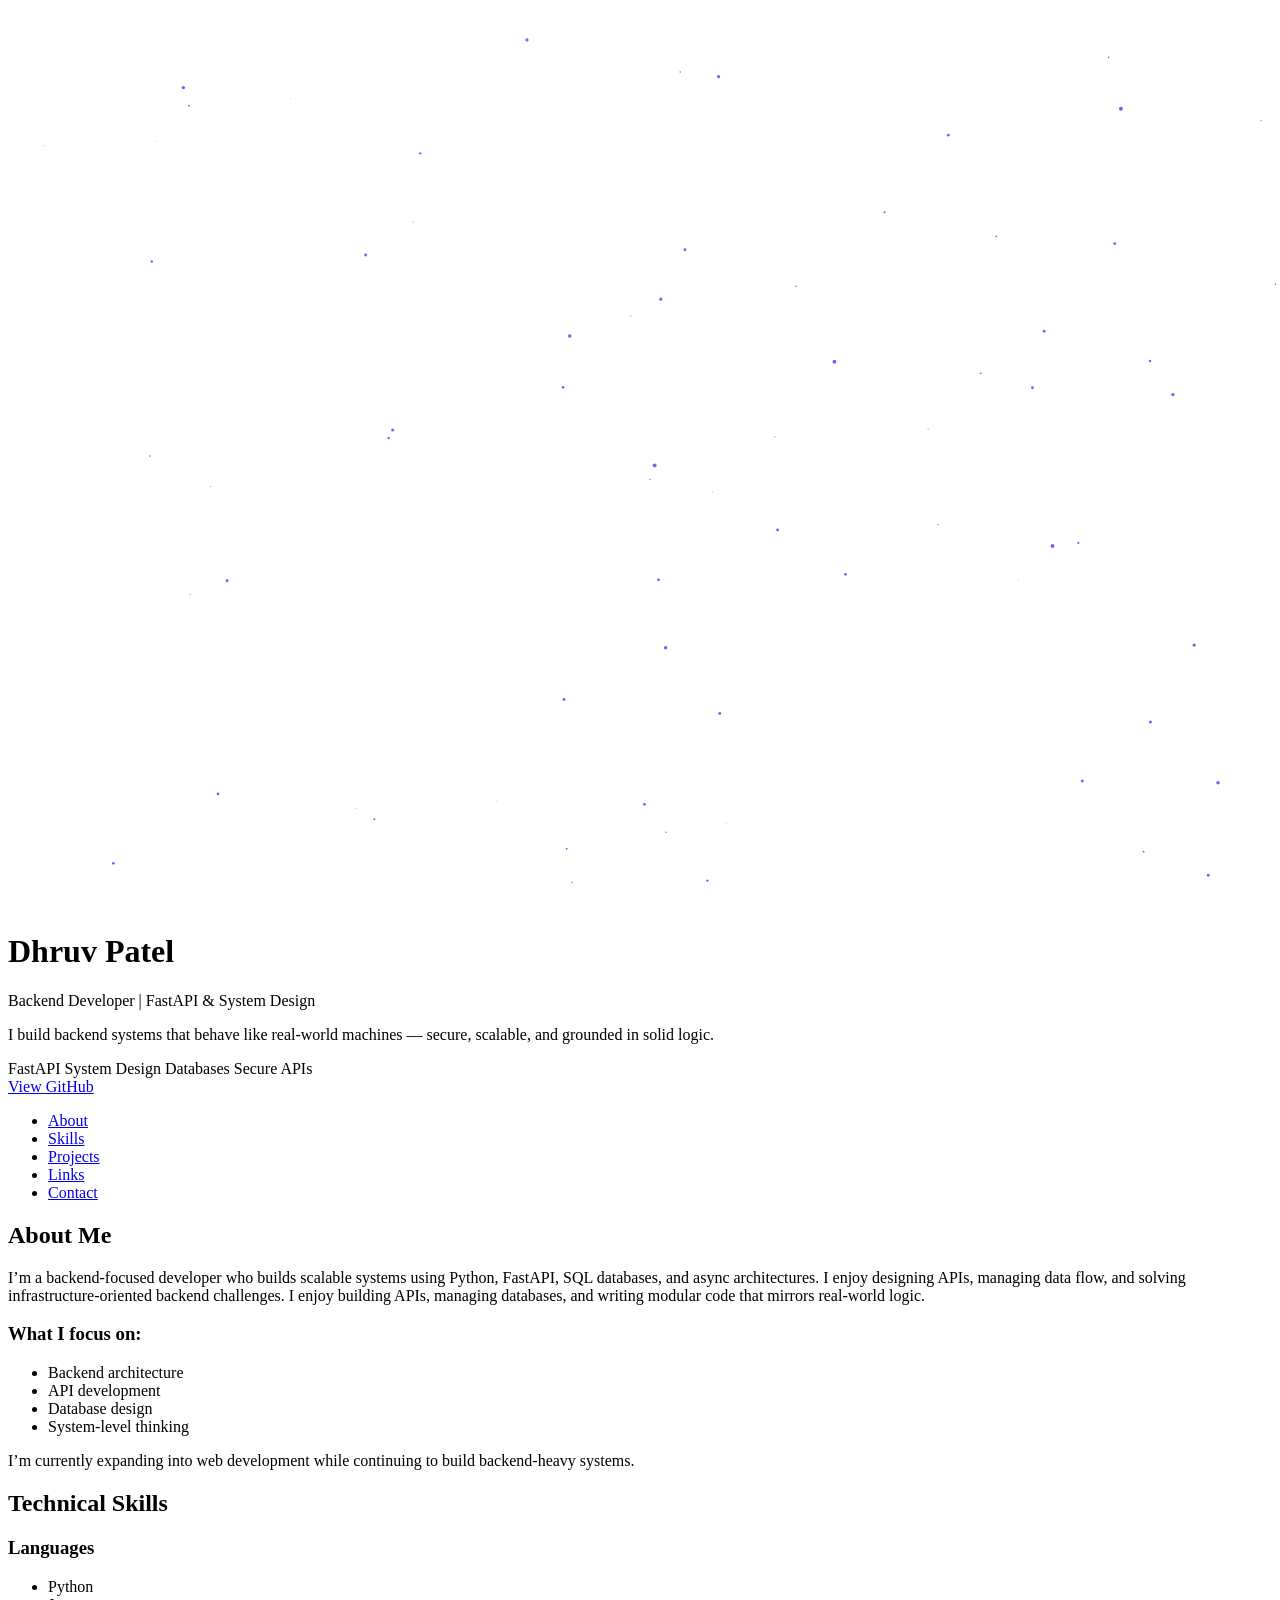
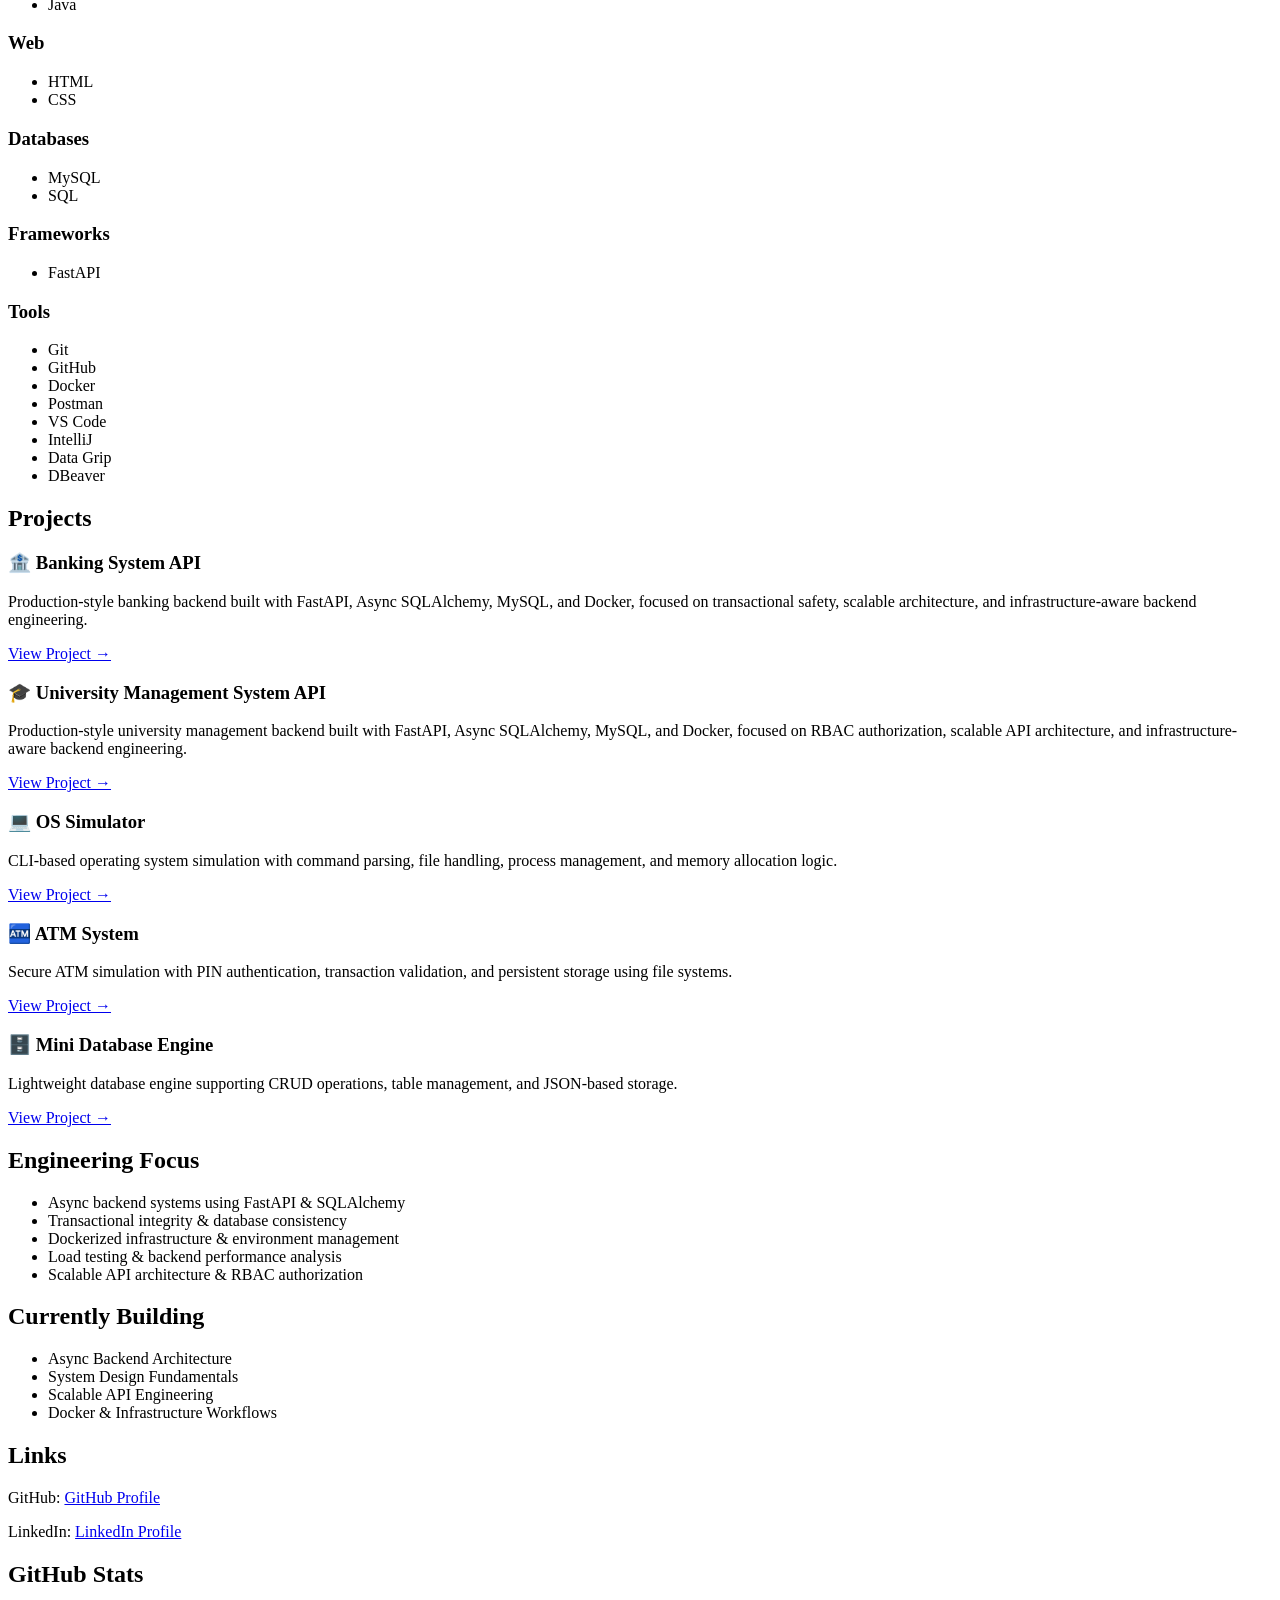
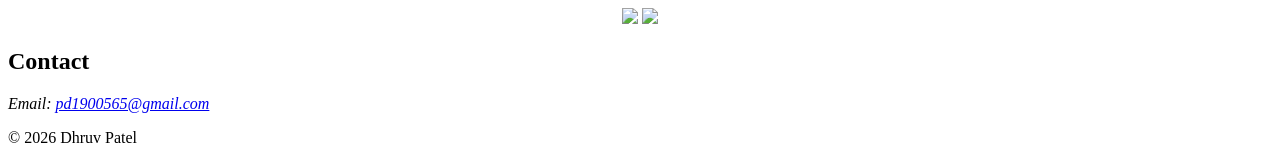
==== index.html @ db9f484a "added postman in tool section" ====
<!DOCTYPE html>
<html lang="en">

<head>
    <meta charset="UTF-8">
    <meta name="viewport" content="width=device-width, initial-scale=1.0">
    <meta name="description" content="Dhruv Patel Backend Developer Portfolio">
    <meta name="author" content="Dhruv Patel">

    <title>Dhruv Patel | Backend Developer</title>

    <link rel="stylesheet" href="style.css">
</head>

<body>

    <canvas id="particles"></canvas>

    <!-- HEADER -->
    <header>

        <h1>Dhruv Patel</h1>

        <p class="subtitle">Backend Developer | FastAPI & System Design</p>

        <p class="tagline">
            I build backend systems that behave like real-world machines —
            secure, scalable, and grounded in solid logic.
        </p>

        <div class="badges">
            <span>FastAPI</span>
            <span>System Design</span>
            <span>Databases</span>
            <span>Secure APIs</span>
        </div>

        <a class="btn" href="https://github.com/Dhruv-Cmds" target="_blank">
        View GitHub
        </a>

    </header>

    <!-- NAV -->
    <nav>
        <ul>
            <li><a href="#about">About</a></li>
            <li><a href="#skills">Skills</a></li>
            <li><a href="#projects">Projects</a></li>
            <li><a href="#links">Links</a></li>
            <li><a href="#contact">Contact</a></li>
        </ul>
    </nav>

    <!-- MAIN -->
    <main>

        <!-- ABOUT -->
        <section id="about">

            <h2>About Me</h2>

            <p>
                I’m a backend-focused developer who builds scalable systems using Python, FastAPI, SQL databases, and async architectures. 
                I enjoy designing APIs, managing data flow, and solving infrastructure-oriented backend challenges.
                I enjoy building APIs, managing databases, and writing modular code that mirrors real-world logic.
            </p>

            <h3 class="left-heading">What I focus on:</h3>

            <ul class="about-list">
                <li>Backend architecture</li>
                <li>API development</li>
                <li>Database design</li>
                <li>System-level thinking</li>
            </ul>

            <p>I’m currently expanding into web development while continuing to build backend-heavy systems.</p>

        </section>

        <!-- SKILLS -->
        <section id="skills">

            <h2>Technical Skills</h2>

            <div class="skills-grid">

                <div class="skill-group">
                    <h3>Languages</h3>
                    <ul class="badges">
                        <li>Python</li>
                        <li>Java</li>
                    </ul>
                </div>

                <div class="skill-group">
                    <h3>Web</h3>
                    <ul class="badges">
                        <li>HTML</li>
                        <li>CSS</li>
                    </ul>
                </div>

                <div class="skill-group">
                    <h3>Databases</h3>
                    <ul class="badges">
                        <li>MySQL</li>
                        <!-- <li>Postgresql</li> -->
                        <li>SQL</li>
                    </ul>
                </div>

                <div class="skill-group">
                    <h3>Frameworks</h3>
                    <ul class="badges">
                        <li>FastAPI</li>
                    </ul>
                </div>

                <div class="skill-group">
                    <h3>Tools</h3>
                    <ul class="badges">
                        <li>Git</li>
                        <li>GitHub</li>
                        <li>Docker</li>
                        <li>Postman</li>
                        <li>VS Code</li>
                        <li>IntelliJ</li>
                        <li>Data Grip</li>
                        <li>DBeaver</li>
                    </ul>
                </div>

            </div>

        </section>

        <!-- PROJECTS -->
        <section id="projects">

            <h2>Projects</h2>

            <div class="projects-grid">

                <article class="project-card">
                    <h3>🏦 Banking System API</h3>
                    
                    <p>
                        Production-style banking backend built with FastAPI, 
                        Async SQLAlchemy, MySQL, and Docker, focused on transactional safety, 
                        scalable architecture, and infrastructure-aware backend engineering.
                    </p>
                    <a href="bankingsystem.html" target="_blank">View Project →</a>
                </article>

                <article class="project-card">
                    <h3>🎓 University Management System API</h3>
                    
                    <p>
                        Production-style university management backend built with FastAPI, Async SQLAlchemy,
                        MySQL, and Docker, focused on RBAC authorization, scalable API architecture,
                        and infrastructure-aware backend engineering.
                    </p>

                    <a href="universitymanagement.html" target="_blank">View Project →</a>
                </article>

                <article class="project-card">
                    <h3>💻 OS Simulator</h3>
                    <p>
                        CLI-based operating system simulation with command parsing,
                        file handling, process management, and memory allocation logic.
                    </p>
                    <a href="os.html" target="_blank">View Project →</a>
                </article>

                <article class="project-card">
                    <h3>🏧 ATM System</h3>
                    <p>
                        Secure ATM simulation with PIN authentication, transaction validation,
                        and persistent storage using file systems.
                    </p>
                    <a href="atm.html" target="_blank">View Project →</a>
                </article>

                <article class="project-card">
                    <h3>🗄️ Mini Database Engine</h3>
                    <p>
                        Lightweight database engine supporting CRUD operations,
                        table management, and JSON-based storage.
                    </p>
                    <a href="db.html" target="_blank">View Project →</a>
                </article>

            </div>

        </section>


        <section id="engineering">

            <h2>Engineering Focus</h2>

            <ul class="about-list">
                <li>Async backend systems using FastAPI & SQLAlchemy</li>
                <li>Transactional integrity & database consistency</li>
                <li>Dockerized infrastructure & environment management</li>
                <li>Load testing & backend performance analysis</li>
                <li>Scalable API architecture & RBAC authorization</li>
            </ul>

        </section>

        <!-- CURRENTLY BUILDING -->
        <section id="learning">

            <h2>Currently Building</h2>

            <ul class="badges">
                <li>Async Backend Architecture</li>
                <li>System Design Fundamentals</li>
                <li>Scalable API Engineering</li>
                <li>Docker & Infrastructure Workflows</li>
            </ul>

        </section>

        <!-- LINKS -->
        <section id="links">

            <h2>Links</h2>

            <p>
                GitHub:
                <a href="https://github.com/Dhruv-Cmds" target="_blank">GitHub Profile</a>
            </p>

            <p>
                LinkedIn:
                <a href="https://www.linkedin.com/in/patel-dhruv-a77a313b4/" target="_blank">LinkedIn Profile</a>
            </p>

        </section>

        <!-- GITHUB STATS -->
        <section id="github">

            <h2>GitHub Stats</h2>

            <p align="center">
                <img height="180em"
                    src="https://github-readme-stats-sigma-five.vercel.app/api?username=Dhruv-Cmds&show_icons=true&theme=dark">

                <img height="180em"
                    src="https://github-readme-stats-sigma-five.vercel.app/api/top-langs/?username=Dhruv-Cmds&layout=compact&theme=dark">
            </p>

        </section>

        <!-- CONTACT -->
        <section id="contact">

            <h2>Contact</h2>

            <address>
                <p>
                    Email:
                    <a href="mailto:pd1900565@gmail.com">pd1900565@gmail.com</a>
                </p>
            </address>

        </section>

    </main>

    <!-- FOOTER -->
    <footer>

        <p>© <time datetime="2026">2026</time> Dhruv Patel</p>

    </footer>

    <script>
const canvas = document.getElementById("particles");
const ctx = canvas.getContext("2d");

canvas.width = window.innerWidth;
canvas.height = window.innerHeight;

let particles = [];

for(let i=0;i<80;i++){
    particles.push({
        x: Math.random()*canvas.width,
        y: Math.random()*canvas.height,
        r: Math.random()*2,
        dx: (Math.random()-0.5)*0.5,
        dy: (Math.random()-0.5)*0.5
    });
}

function draw(){
    ctx.clearRect(0,0,canvas.width,canvas.height);

    particles.forEach(p=>{
        ctx.beginPath();
        ctx.arc(p.x,p.y,p.r,0,Math.PI*2);
        ctx.fillStyle="#7b5cff";
        ctx.fill();

        p.x += p.dx;
        p.y += p.dy;

        if(p.x<0||p.x>canvas.width) p.dx*=-1;
        if(p.y<0||p.y>canvas.height) p.dy*=-1;
    });

    requestAnimationFrame(draw);
}

draw();


</script>

</body>

</html>
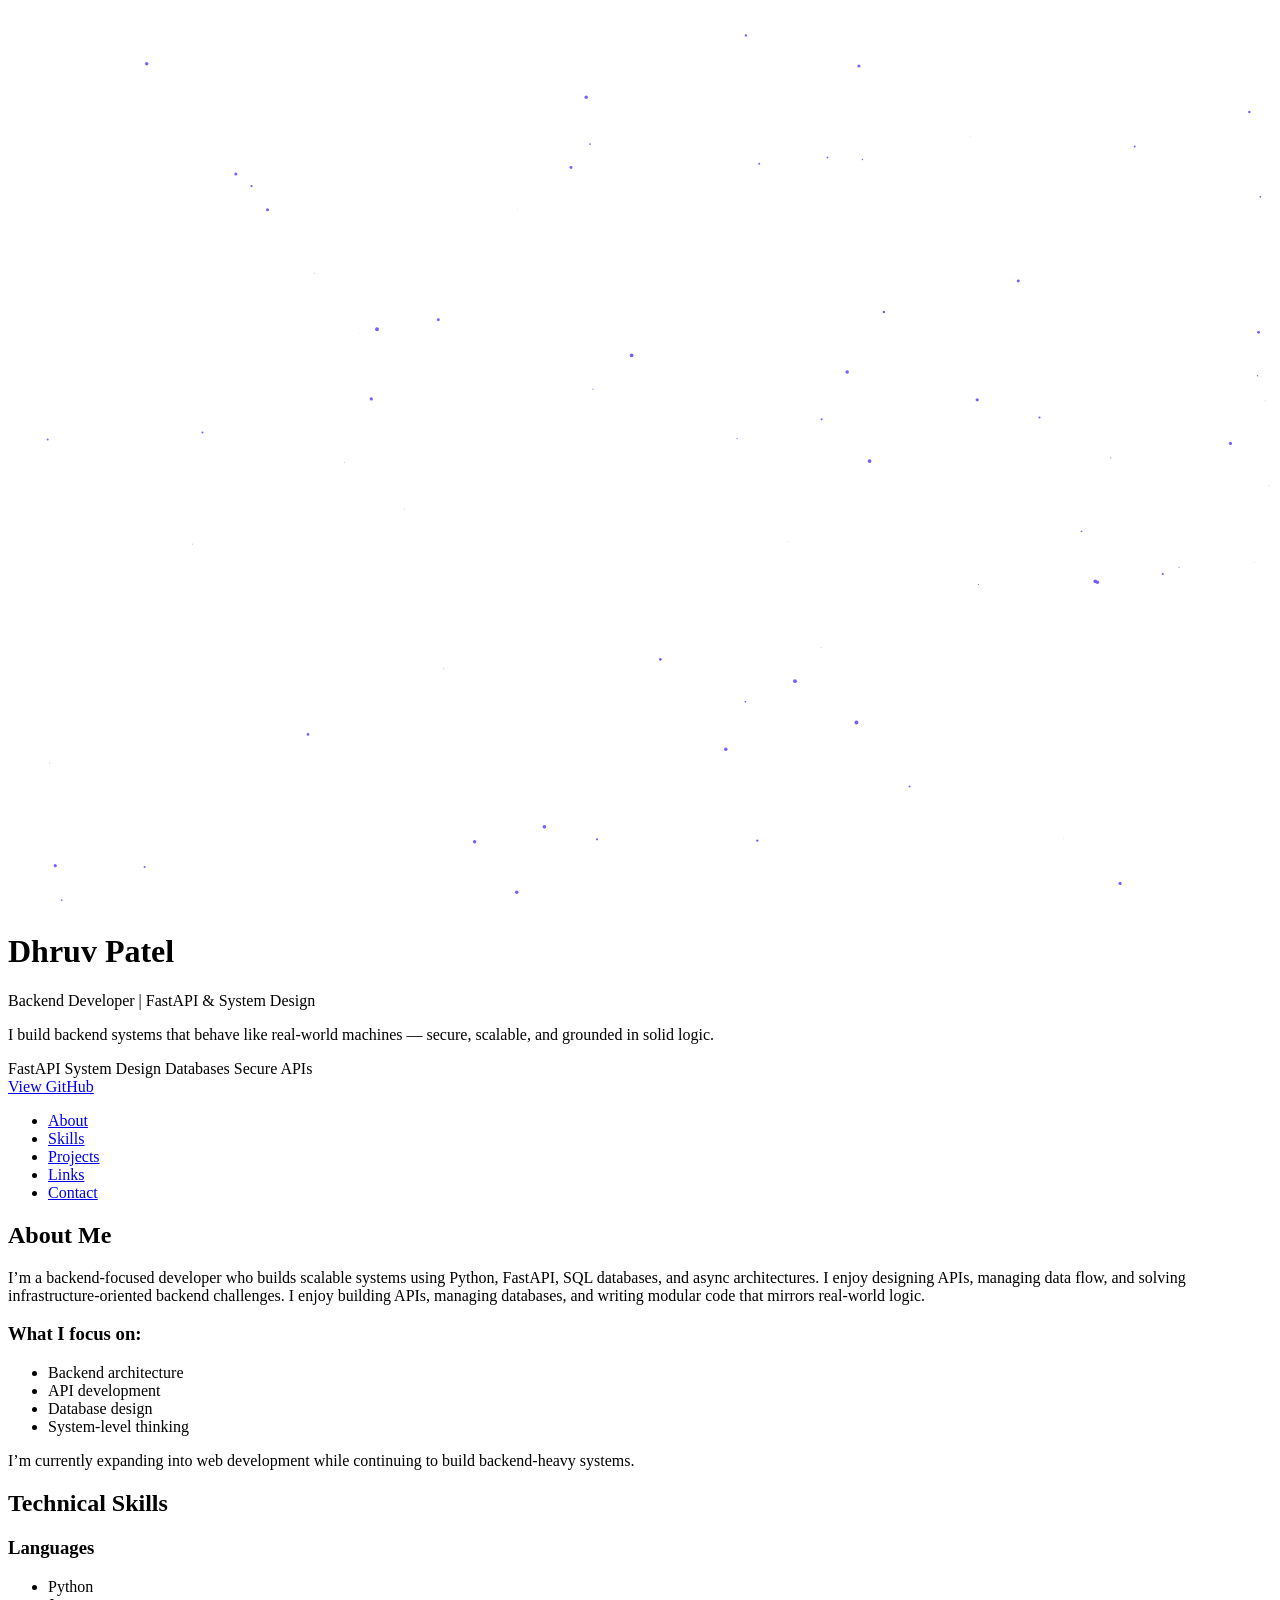
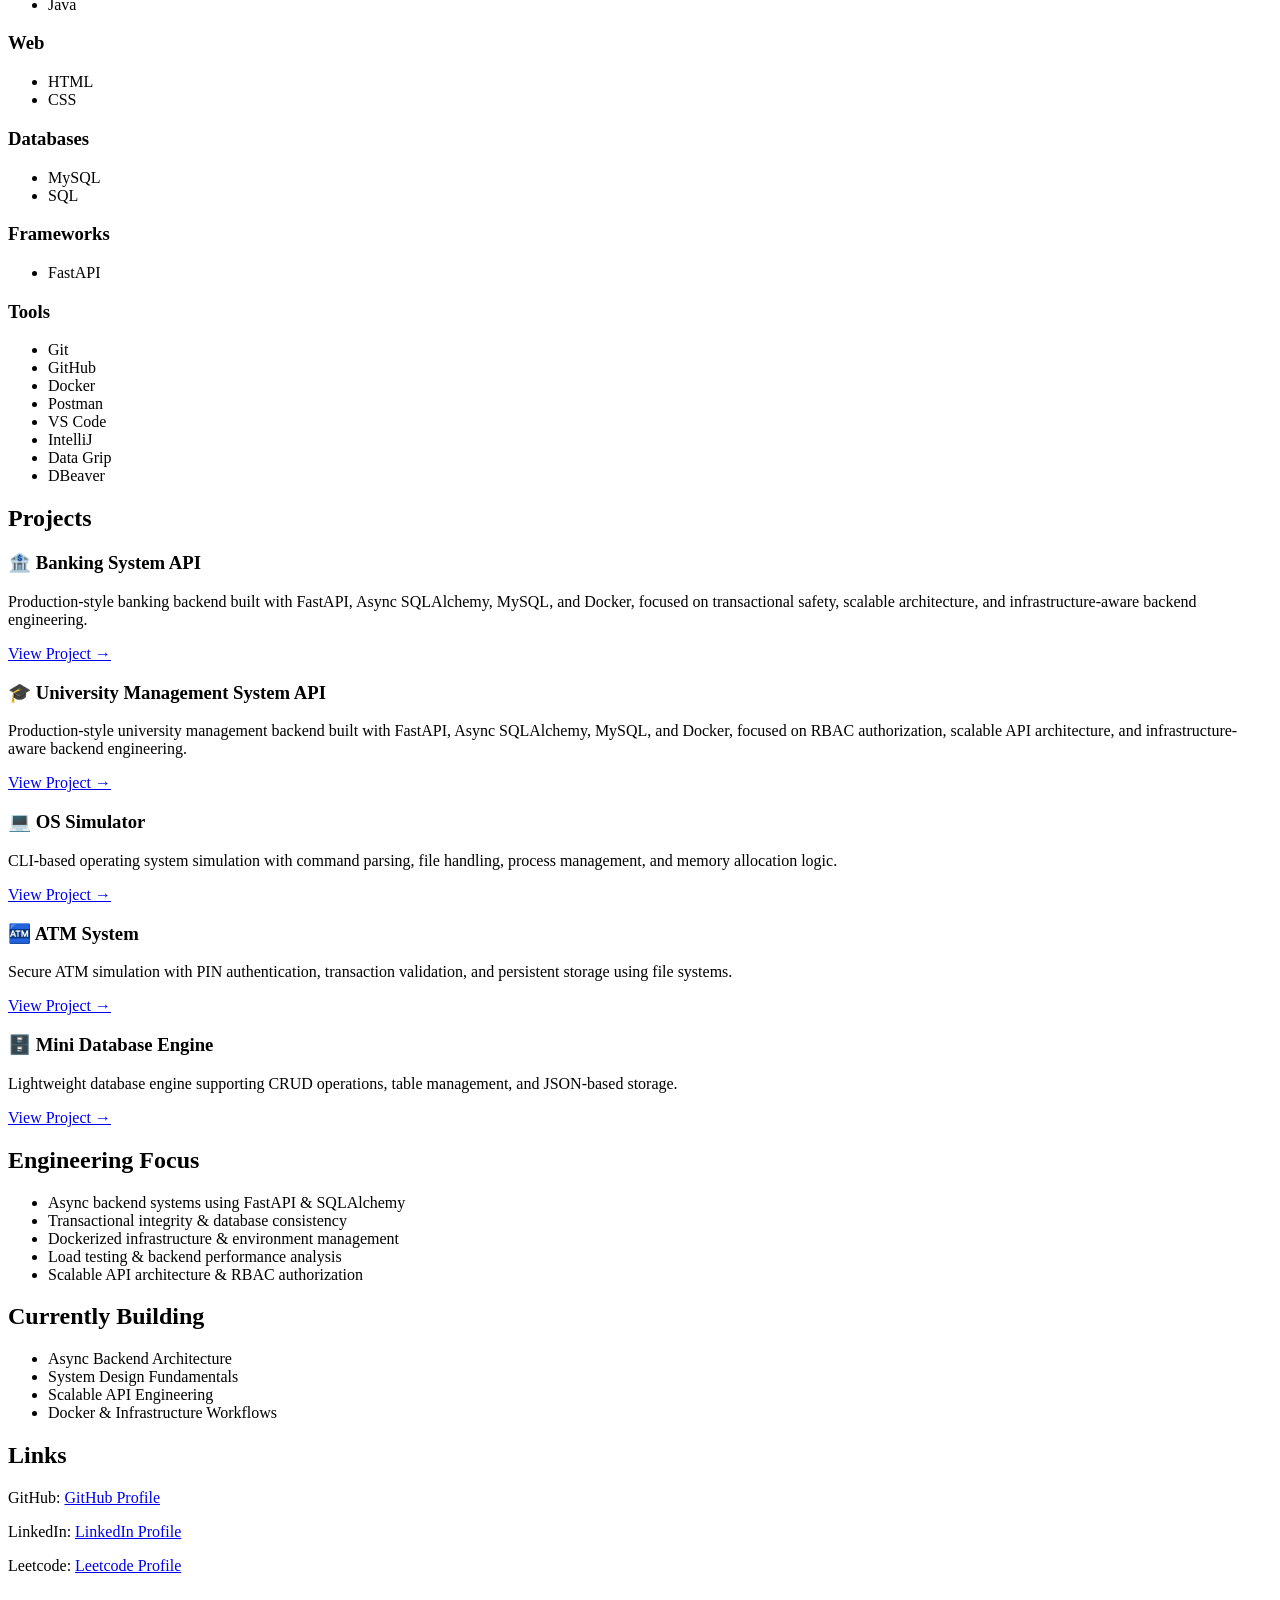
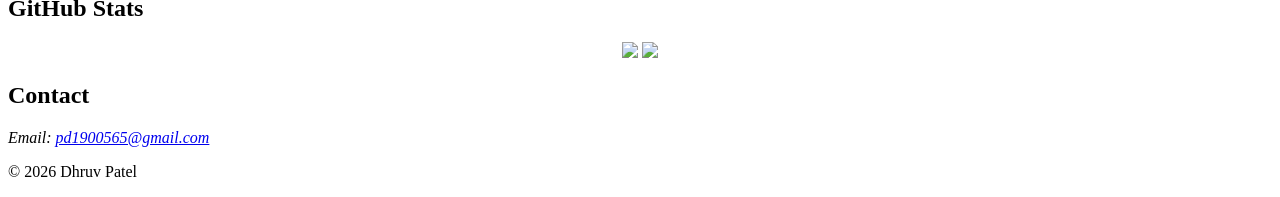
==== commit f78609be: "Added leetcode link" ====
--- a/index.html
+++ b/index.html
@@ -241,6 +241,11 @@
                 <a href="https://www.linkedin.com/in/patel-dhruv-a77a313b4/" target="_blank">LinkedIn Profile</a>
             </p>
 
+            <p>
+                Leetcode:
+                <a href="https://leetcode.com/u/d_h_r_uv_13/" target="_blank">Leetcode Profile</a>
+            </p>
+
         </section>
 
         <!-- GITHUB STATS -->
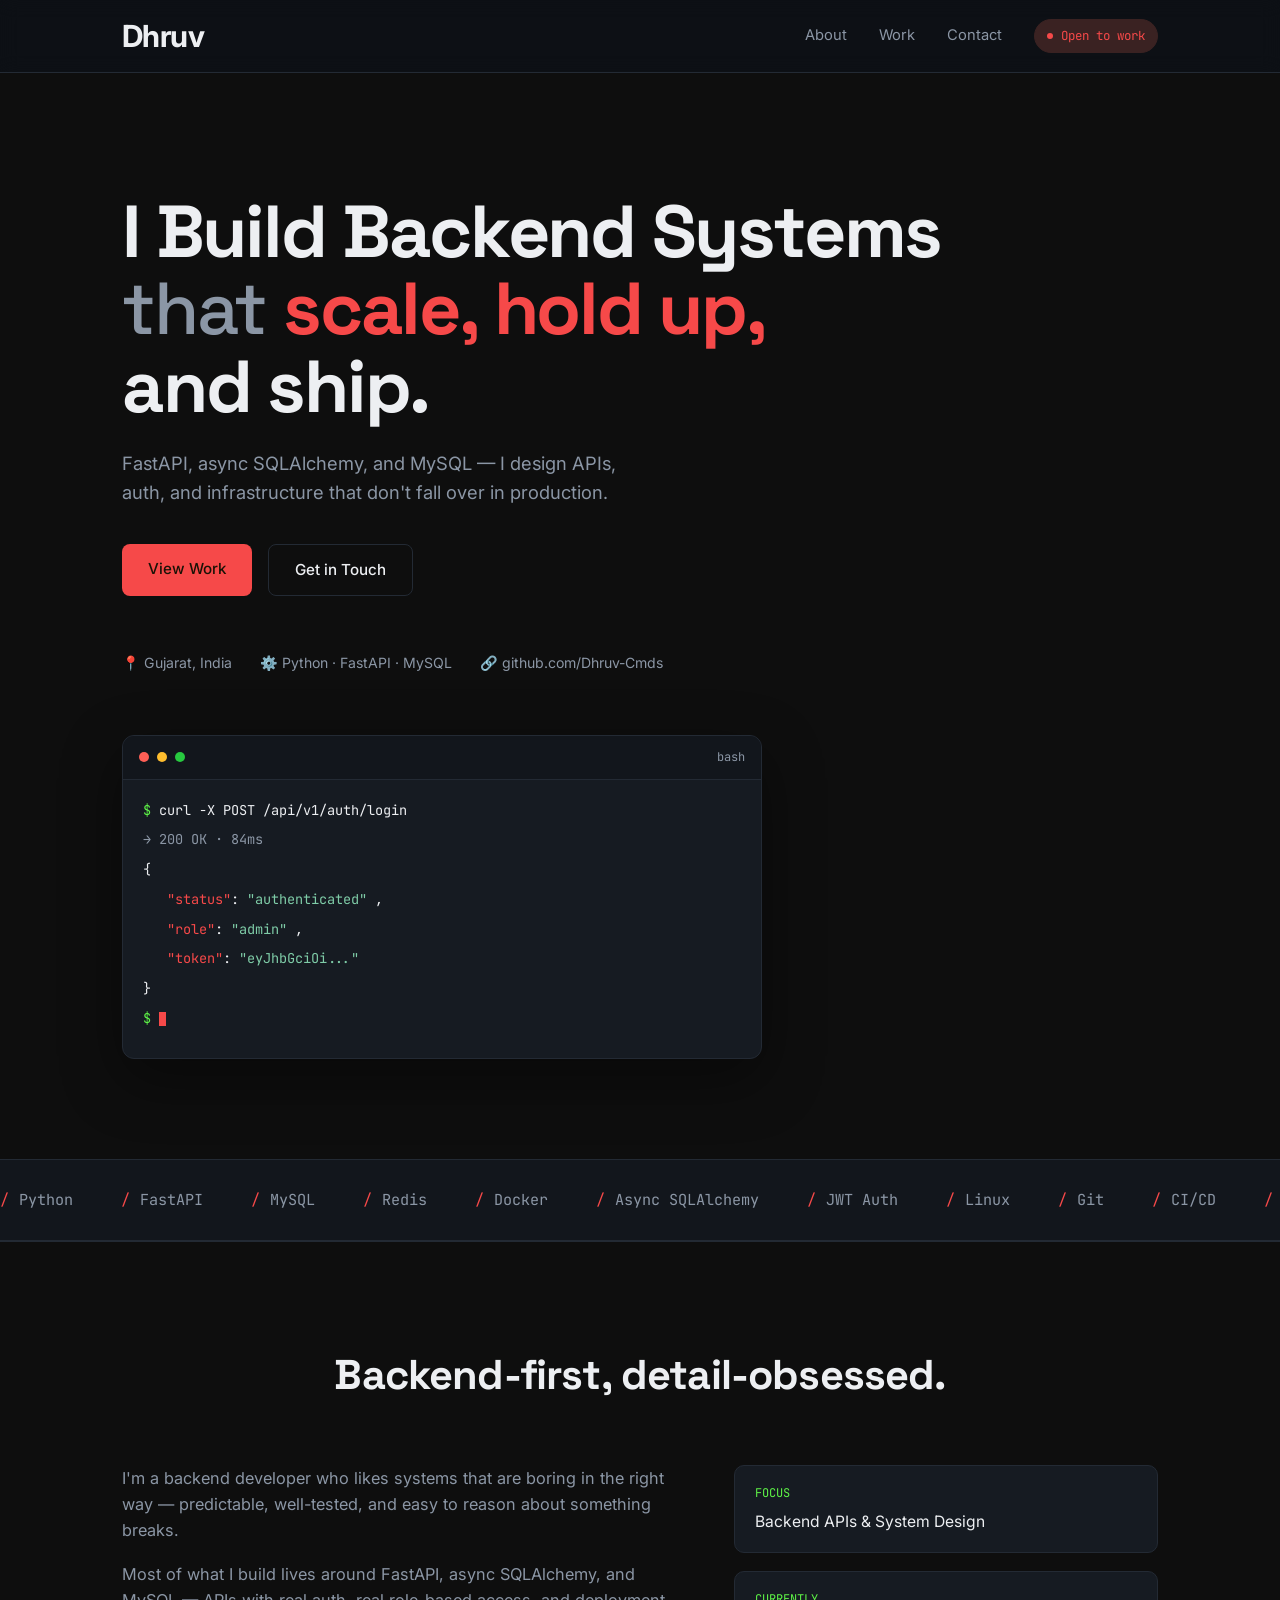
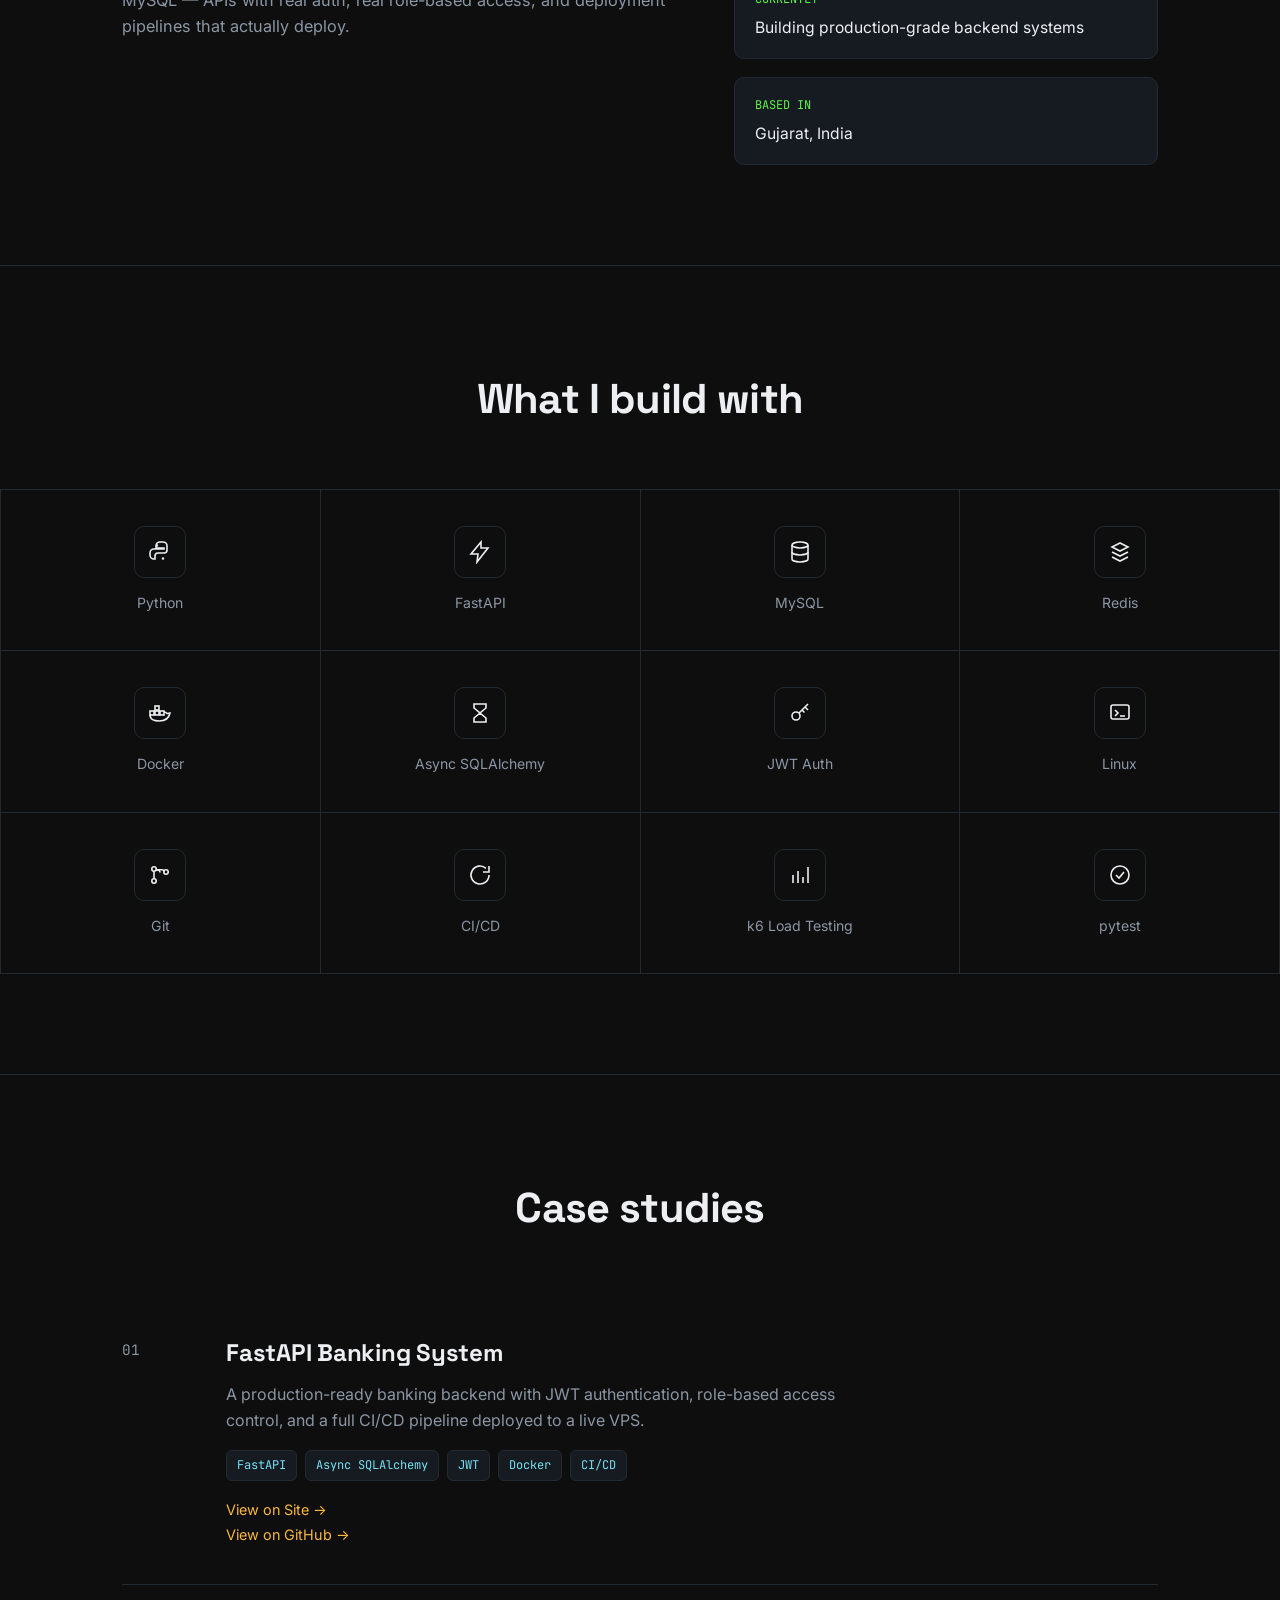
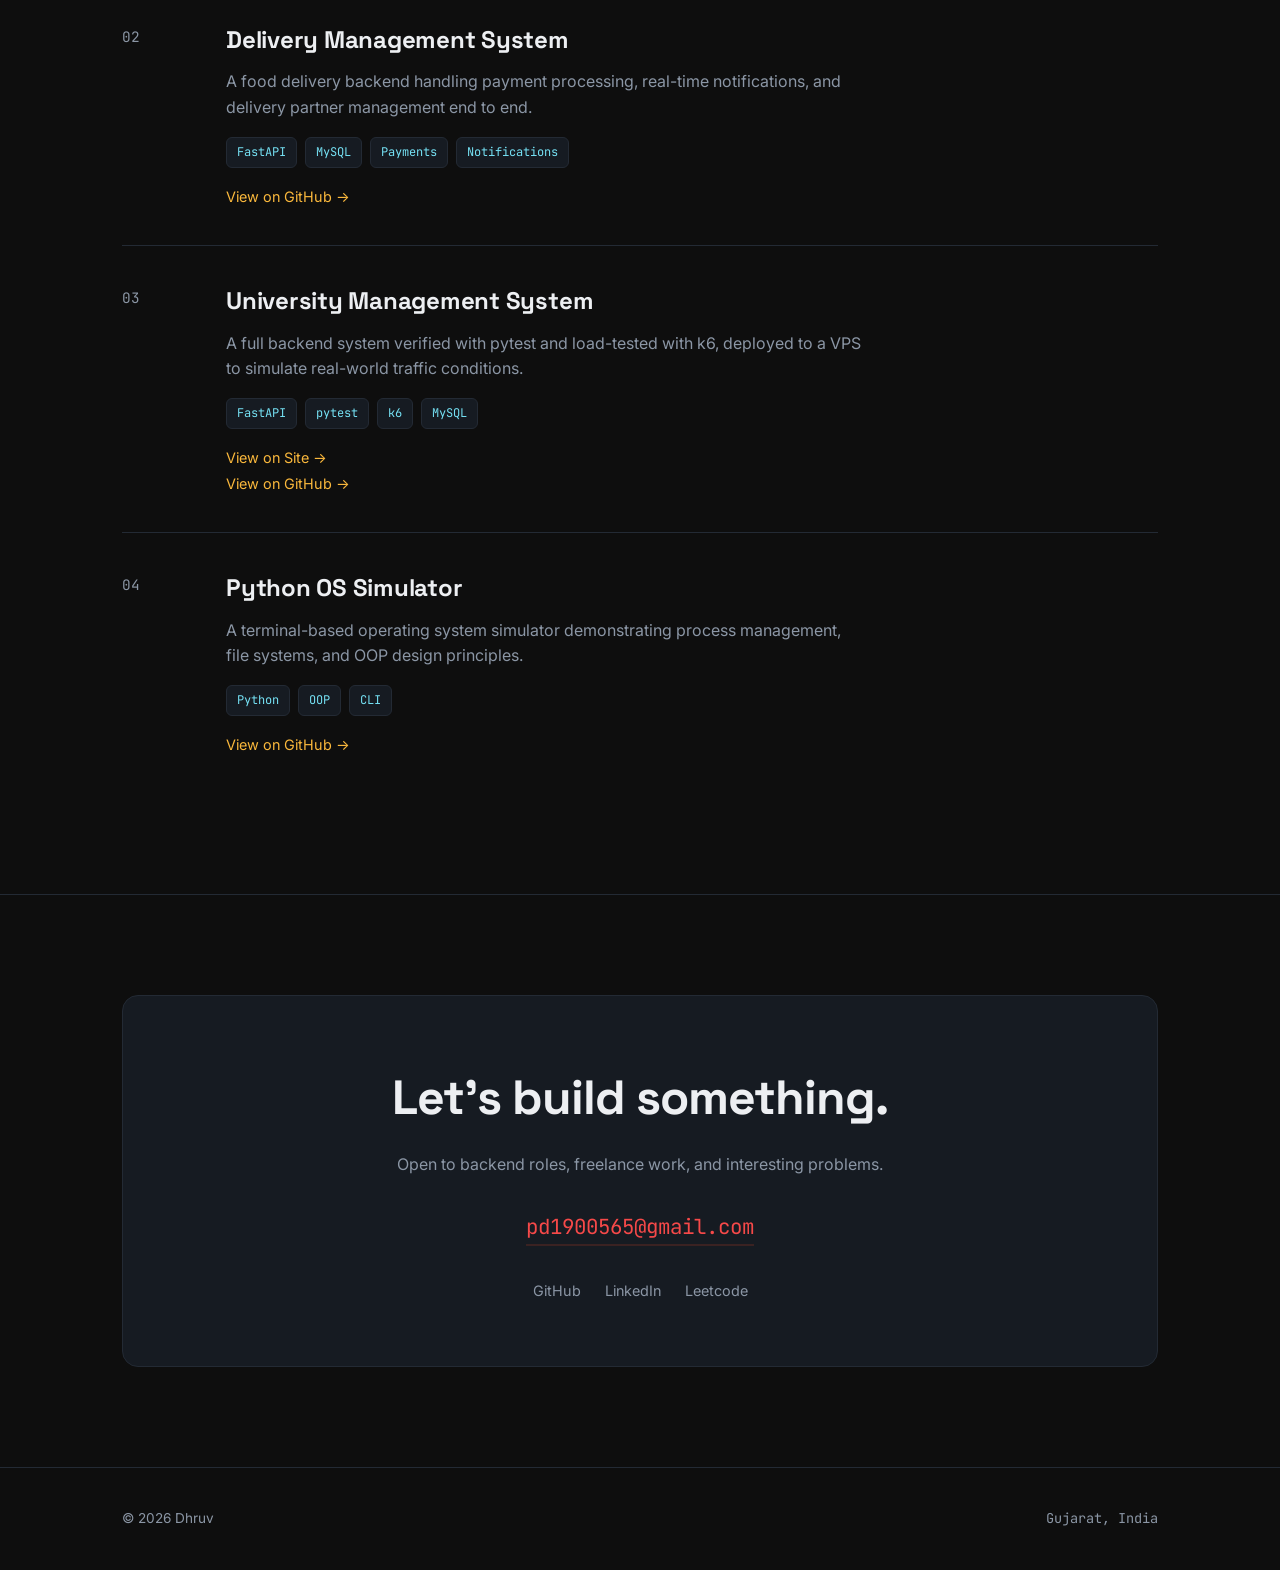
==== commit 35527f18: "refactor index html with new ui" ====
--- a/index.html
+++ b/index.html
@@ -4,330 +4,524 @@
 <head>
     <meta charset="UTF-8">
     <meta name="viewport" content="width=device-width, initial-scale=1.0">
-    <meta name="description" content="Dhruv Patel Backend Developer Portfolio">
-    <meta name="author" content="Dhruv Patel">
-
-    <title>Dhruv Patel | Backend Developer</title>
+    <title>Dhruv Patel | Backend Developer — FastAPI, Python, MySQL</title>
+    <meta name="description"
+        content="Dhruv Sharma is a backend developer specializing in FastAPI, async SQLAlchemy, and MySQL. Building scalable APIs, auth systems, and production-ready backends.">
+    <meta name="keywords"
+        content="Dhruv Sharma, backend developer, FastAPI developer, Python developer, MySQL, backend engineer India">
+    <meta name="author" content="Dhruv Sharma">
+
+    <meta property="og:title" content="Dhruv Sharma | Backend Developer">
+    <meta property="og:description"
+        content="Backend developer building FastAPI systems, APIs, and databases that scale.">
+    <meta property="og:type" content="website">
+    <meta name="twitter:card" content="summary_large_image">
+
+    <script type="application/ld+json">
+
+        {
+            "@context": "https://schema.org",
+            "@type": "Person",
+            "name": "Dhruv Sharma",
+            "jobTitle": "Backend Developer",
+            "sameAs": [
+                "https://github.com/Dhruv-Cmds"
+            ],
+            "knowsAbout": ["Python", "FastAPI", "MySQL", "Redis", "Docker", "REST APIs"],
+            "address": {
+                "@type": "PostalAddress",
+                "addressRegion": "Gujarat",
+                "addressCountry": "IN"
+            }
+        }
+    </script>
+
+    <link rel="preconnect" href="https://fonts.googleapis.com">
+    <link
+        href="https://fonts.googleapis.com/css2?family=Space+Grotesk:wght@400;500;600;700&family=Inter:wght@400;500;600&family=JetBrains+Mono:wght@400;500&display=swap"
+        rel="stylesheet">
 
     <link rel="stylesheet" href="style.css">
+    <script src="script.js" defer></script>
+
 </head>
 
 <body>
 
-    <canvas id="particles"></canvas>
-
-    <!-- HEADER -->
-    <header>
-
-        <h1>Dhruv Patel</h1>
-
-        <p class="subtitle">Backend Developer | FastAPI & System Design</p>
-
-        <p class="tagline">
-            I build backend systems that behave like real-world machines —
-            secure, scalable, and grounded in solid logic.
-        </p>
-
-        <div class="badges">
+    <nav>
+        <div class="wrap">
+
+            <div class="logo">Dhruv</div>
+
+            <div class="nav-links">
+
+                <a href="#about">About</a>
+                <a href="#work">Work</a>
+                <a href="#contact">Contact</a>
+
+                <span class="badge"><span class="dot"></span>Open to work</span>
+
+            </div>
+        </div>
+    </nav>
+
+    <section class="hero">
+
+        <div class="wrap">
+
+            <h1>
+                I Build Backend Systems
+                <br>
+                <span class="fade">that</span>
+                <span class="accent">scale, hold up,</span>
+                <br>and ship.
+            </h1>
+
+            <p class="lede">FastAPI, async SQLAlchemy, and MySQL — I design APIs, auth, and infrastructure that don't
+                fall over in production.
+            </p>
+
+            <div class="cta-row">
+                <a href="#work" class="btn btn-primary">View Work</a>
+                <a href="#contact" class="btn btn-ghost">Get in Touch</a>
+            </div>
+
+            <div class="meta-row">
+                <span>📍 Gujarat, India</span>
+                <span>⚙️ Python · FastAPI · MySQL</span>
+                <span>🔗 github.com/Dhruv-Cmds</span>
+            </div>
+
+            <div class="terminal">
+
+                <div class="terminal-bar">
+                    <div class="tdot t1"></div>
+                    <div class="tdot t2"></div>
+                    <div class="tdot t3"></div>
+                    <span>bash</span>
+                </div>
+
+                <div class="terminal-body">
+
+                    <div class="line">
+                        <span class="prompt">$</span>
+                        <span class="cmd">curl -X POST
+                            /api/v1/auth/login
+                        </span>
+                    </div>
+
+                    <div class="line" style="color:var(--text-dim);">→ 200 OK · 84ms</div>
+
+                    <div class="line">{</div>
+
+                    <div class="line">&nbsp;&nbsp;
+                        <span class="resp-key">"status"</span>: <span class="resp-str">"authenticated"
+                        </span>,
+                    </div>
+
+                    <div class="line">&nbsp;&nbsp;
+                        <span class="resp-key">"role"</span>: <span class="resp-str">"admin"
+                        </span>,
+                    </div>
+
+                    <div class="line">&nbsp;&nbsp;
+                        <span class="resp-key">"token"</span>: <span class="resp-str">"eyJhbGciOi..."
+                        </span>
+                    </div>
+
+                    <div class="line">}</div>
+
+                    <div class="line">
+                        <span class="prompt">$</span>
+                        <span class="cursor"></span>
+                    </div>
+
+                </div>
+            </div>
+        </div>
+    </section>
+
+    <div class="marquee-wrap">
+
+        <div class="marquee">
+
+            <span>Python</span>
             <span>FastAPI</span>
-            <span>System Design</span>
-            <span>Databases</span>
-            <span>Secure APIs</span>
-        </div>
-
-        <a class="btn" href="https://github.com/Dhruv-Cmds" target="_blank">
-        View GitHub
-        </a>
-
-    </header>
-
-    <!-- NAV -->
-    <nav>
-        <ul>
-            <li><a href="#about">About</a></li>
-            <li><a href="#skills">Skills</a></li>
-            <li><a href="#projects">Projects</a></li>
-            <li><a href="#links">Links</a></li>
-            <li><a href="#contact">Contact</a></li>
-        </ul>
-    </nav>
-
-    <!-- MAIN -->
-    <main>
-
-        <!-- ABOUT -->
-        <section id="about">
-
-            <h2>About Me</h2>
-
-            <p>
-                I’m a backend-focused developer who builds scalable systems using Python, FastAPI, SQL databases, and async architectures. 
-                I enjoy designing APIs, managing data flow, and solving infrastructure-oriented backend challenges.
-                I enjoy building APIs, managing databases, and writing modular code that mirrors real-world logic.
-            </p>
-
-            <h3 class="left-heading">What I focus on:</h3>
-
-            <ul class="about-list">
-                <li>Backend architecture</li>
-                <li>API development</li>
-                <li>Database design</li>
-                <li>System-level thinking</li>
-            </ul>
-
-            <p>I’m currently expanding into web development while continuing to build backend-heavy systems.</p>
-
-        </section>
-
-        <!-- SKILLS -->
-        <section id="skills">
-
-            <h2>Technical Skills</h2>
-
-            <div class="skills-grid">
-
-                <div class="skill-group">
-                    <h3>Languages</h3>
-                    <ul class="badges">
-                        <li>Python</li>
-                        <li>Java</li>
-                    </ul>
-                </div>
-
-                <div class="skill-group">
-                    <h3>Web</h3>
-                    <ul class="badges">
-                        <li>HTML</li>
-                        <li>CSS</li>
-                    </ul>
-                </div>
-
-                <div class="skill-group">
-                    <h3>Databases</h3>
-                    <ul class="badges">
-                        <li>MySQL</li>
-                        <!-- <li>Postgresql</li> -->
-                        <li>SQL</li>
-                    </ul>
-                </div>
-
-                <div class="skill-group">
-                    <h3>Frameworks</h3>
-                    <ul class="badges">
-                        <li>FastAPI</li>
-                    </ul>
-                </div>
-
-                <div class="skill-group">
-                    <h3>Tools</h3>
-                    <ul class="badges">
-                        <li>Git</li>
-                        <li>GitHub</li>
-                        <li>Docker</li>
-                        <li>Postman</li>
-                        <li>VS Code</li>
-                        <li>IntelliJ</li>
-                        <li>Data Grip</li>
-                        <li>DBeaver</li>
-                    </ul>
-                </div>
-
-            </div>
-
-        </section>
-
-        <!-- PROJECTS -->
-        <section id="projects">
-
-            <h2>Projects</h2>
-
-            <div class="projects-grid">
-
-                <article class="project-card">
-                    <h3>🏦 Banking System API</h3>
-                    
-                    <p>
-                        Production-style banking backend built with FastAPI, 
-                        Async SQLAlchemy, MySQL, and Docker, focused on transactional safety, 
-                        scalable architecture, and infrastructure-aware backend engineering.
+            <span>MySQL</span>
+            <span>Redis</span>
+            <span>Docker</span>
+            <span>Async SQLAlchemy</span>
+            <span>JWT Auth</span>
+            <span>Linux</span>
+            <span>Git</span>
+            <span>CI/CD</span>
+            <span>Python</span>
+            <span>FastAPI</span>
+            <span>MySQL</span>
+            <span>Redis</span>
+            <span>Docker</span>
+            <span>Async SQLAlchemy</span>
+            <span>JWT Auth</span>
+            <span>Linux</span>
+            <span>Git</span>
+            <span>CI/CD</span>
+
+        </div>
+    </div>
+
+    <section class="section" id="about">
+
+        <div class="wrap">
+
+            <div class="section-head">
+
+                <h2>Backend-first, detail-obsessed.</h2>
+
+            </div>
+
+            <div class="about-grid">
+
+                <div>
+                    <p>I'm a backend developer who likes systems that are boring in the right way — predictable,
+                        well-tested, and easy to reason about something breaks.
                     </p>
-                    <a href="bankingsystem.html" target="_blank">View Project →</a>
-                </article>
-
-                <article class="project-card">
-                    <h3>🎓 University Management System API</h3>
-                    
-                    <p>
-                        Production-style university management backend built with FastAPI, Async SQLAlchemy,
-                        MySQL, and Docker, focused on RBAC authorization, scalable API architecture,
-                        and infrastructure-aware backend engineering.
+
+                    <p>Most of what I build lives around FastAPI, async SQLAlchemy, and MySQL — APIs with real auth,
+                        real role-based access, and deployment pipelines that actually deploy.
                     </p>
 
-                    <a href="universitymanagement.html" target="_blank">View Project →</a>
-                </article>
-
-                <article class="project-card">
-                    <h3>💻 OS Simulator</h3>
-                    <p>
-                        CLI-based operating system simulation with command parsing,
-                        file handling, process management, and memory allocation logic.
+                </div>
+
+                <div class="fact-list">
+
+                    <div class="fact">
+
+                        <div class="fact-label">FOCUS</div>
+
+                        <div class="fact-value">Backend APIs & System Design</div>
+
+                    </div>
+
+                    <div class="fact">
+
+                        <div class="fact-label">CURRENTLY</div>
+
+                        <div class="fact-value">Building production-grade backend systems</div>
+
+                    </div>
+
+                    <div class="fact">
+
+                        <div class="fact-label">BASED IN</div>
+
+                        <div class="fact-value">Gujarat, India</div>
+
+                    </div>
+
+                </div>
+            </div>
+        </div>
+    </section>
+
+    <section class="section" id="stack">
+        <div class="wrap">
+            <div class="section-head">
+                <h2>What I build with</h2>
+            </div>
+        </div>
+        <div class="stack-grid">
+            <div class="stack-cell">
+                <div class="stack-icon"><svg viewBox="0 0 24 24">
+                        <path
+                            d="M12 2a4 4 0 0 0-4 4v2h8v1H6a4 4 0 0 0-4 4v2a4 4 0 0 0 4 4h1v-3a3 3 0 0 1 3-3h6a3 3 0 0 0 3-3V6a4 4 0 0 0-4-4h-3z" />
+                        <circle cx="9" cy="5.5" r=".5" fill="currentColor" />
+                        <circle cx="15" cy="18.5" r=".5" fill="currentColor" />
+                    </svg></div>
+                <div class="stack-name">Python</div>
+            </div>
+            <div class="stack-cell">
+                <div class="stack-icon"><svg viewBox="0 0 24 24">
+                        <path d="M13 2 3 14h7l-1 8 11-14h-7l0-6z" />
+                    </svg></div>
+                <div class="stack-name">FastAPI</div>
+            </div>
+            <div class="stack-cell">
+                <div class="stack-icon"><svg viewBox="0 0 24 24">
+                        <ellipse cx="12" cy="5" rx="8" ry="3" />
+                        <path d="M4 5v14c0 1.66 3.58 3 8 3s8-1.34 8-3V5" />
+                        <path d="M4 12c0 1.66 3.58 3 8 3s8-1.34 8-3" />
+                    </svg></div>
+                <div class="stack-name">MySQL</div>
+            </div>
+            <div class="stack-cell">
+                <div class="stack-icon"><svg viewBox="0 0 24 24">
+                        <path d="M12 3 4 7l8 4 8-4-8-4z" />
+                        <path d="m4 12 8 4 8-4" />
+                        <path d="m4 17 8 4 8-4" />
+                    </svg></div>
+                <div class="stack-name">Redis</div>
+            </div>
+            <div class="stack-cell">
+                <div class="stack-icon"><svg viewBox="0 0 24 24">
+                        <rect x="2" y="10" width="4" height="4" />
+                        <rect x="7" y="10" width="4" height="4" />
+                        <rect x="12" y="10" width="4" height="4" />
+                        <rect x="7" y="5" width="4" height="4" />
+                        <path d="M2 14c0 4 4 6 9 6 6 0 10-3 11-8-1 0-2 .5-3 .5-1-1.5-3-1.5-3-1.5" />
+                    </svg></div>
+                <div class="stack-name">Docker</div>
+            </div>
+            <div class="stack-cell">
+                <div class="stack-icon"><svg viewBox="0 0 24 24">
+                        <path d="M6 3h12v4l-6 5 6 5v4H6v-4l6-5-6-5V3z" />
+                    </svg></div>
+                <div class="stack-name">Async SQLAlchemy</div>
+            </div>
+            <div class="stack-cell">
+                <div class="stack-icon"><svg viewBox="0 0 24 24">
+                        <circle cx="8" cy="15" r="4" />
+                        <path d="M11 12l9-9" />
+                        <path d="M17 6l3 3" />
+                        <path d="M14 9l2.5 2.5" />
+                    </svg></div>
+                <div class="stack-name">JWT Auth</div>
+            </div>
+            <div class="stack-cell">
+                <div class="stack-icon"><svg viewBox="0 0 24 24">
+                        <rect x="3" y="4" width="18" height="14" rx="2" />
+                        <path d="m7 9 3 3-3 3" />
+                        <line x1="12" y1="15" x2="17" y2="15" />
+                    </svg></div>
+                <div class="stack-name">Linux</div>
+            </div>
+            <div class="stack-cell">
+                <div class="stack-icon"><svg viewBox="0 0 24 24">
+                        <circle cx="6" cy="6" r="2.2" />
+                        <circle cx="6" cy="18" r="2.2" />
+                        <circle cx="18" cy="9" r="2.2" />
+                        <path d="M6 8.2V15.8" />
+                        <path d="M8 6.8C11 6.8 12 7.5 12 9.5V9" />
+                        <path d="M8 6.8h6a2 2 0 0 1 2 2v.2" />
+                    </svg></div>
+                <div class="stack-name">Git</div>
+            </div>
+            <div class="stack-cell">
+                <div class="stack-icon"><svg viewBox="0 0 24 24">
+                        <path d="M21 12a9 9 0 1 1-3-6.7" />
+                        <path d="M21 3v6h-6" />
+                    </svg></div>
+                <div class="stack-name">CI/CD</div>
+            </div>
+            <div class="stack-cell">
+                <div class="stack-icon"><svg viewBox="0 0 24 24">
+                        <line x1="5" y1="20" x2="5" y2="12" />
+                        <line x1="10" y1="20" x2="10" y2="8" />
+                        <line x1="15" y1="20" x2="15" y2="14" />
+                        <line x1="20" y1="20" x2="20" y2="4" />
+                    </svg></div>
+                <div class="stack-name">k6 Load Testing</div>
+            </div>
+            <div class="stack-cell">
+                <div class="stack-icon"><svg viewBox="0 0 24 24">
+                        <circle cx="12" cy="12" r="9" />
+                        <path d="m8 12 3 3 5-6" />
+                    </svg></div>
+                <div class="stack-name">pytest</div>
+            </div>
+        </div>
+    </section>
+
+    <section class="section" id="work">
+
+        <div class="wrap">
+
+            <div class="section-head">
+
+                <h2>Case studies</h2>
+
+            </div>
+
+            <div class="case">
+
+                <div class="case-num">01</div>
+
+                <div>
+
+                    <h3 class="case-title">FastAPI Banking System</h3>
+
+                    <p class="case-desc">A production-ready banking backend with JWT authentication, role-based access
+                        control, and a full CI/CD pipeline deployed to a live VPS.
                     </p>
-                    <a href="os.html" target="_blank">View Project →</a>
-                </article>
-
-                <article class="project-card">
-                    <h3>🏧 ATM System</h3>
-                    <p>
-                        Secure ATM simulation with PIN authentication, transaction validation,
-                        and persistent storage using file systems.
+
+                    <div class="tag-row">
+
+                        <span class="tag">FastAPI</span>
+                        <span class="tag">Async SQLAlchemy</span>
+                        <span class="tag">JWT</span>
+                        <span class="tag">Docker</span>
+                        <span class="tag">CI/CD</span>
+
+                    </div>
+
+                    <div>
+                        <a href="https://bank.dhruvcore.com" class="case-link" target="_blank">View on Site →</a>
+                    </div>
+
+                    <div>
+                        <a href="https://github.com/Dhruv-Cmds/fastapi-banking-system" class="case-link"
+                            target="_blank">View on GitHub →</a>
+                    </div>
+
+                </div>
+            </div>
+
+            <div class="case">
+
+                <div class="case-num">02</div>
+
+                <div>
+
+                    <h3 class="case-title">Delivery Management System</h3>
+
+                    <p class="case-desc">A food delivery backend handling payment processing, real-time notifications,
+                        and delivery partner management end to end.
                     </p>
-                    <a href="atm.html" target="_blank">View Project →</a>
-                </article>
-
-                <article class="project-card">
-                    <h3>🗄️ Mini Database Engine</h3>
-                    <p>
-                        Lightweight database engine supporting CRUD operations,
-                        table management, and JSON-based storage.
+
+                    <div class="tag-row">
+
+                        <span class="tag">FastAPI</span>
+                        <span class="tag">MySQL</span>
+                        <span class="tag">Payments</span>
+                        <span class="tag">Notifications</span>
+
+                    </div>
+
+                    <div>
+                        <a href="https://github.com/Dhruv-Cmds/Delivery-System" class="case-link" target="_blank">View
+                            on GitHub →</a>
+                    </div>
+
+                </div>
+            </div>
+
+            <div class="case">
+
+                <div class="case-num">03</div>
+
+                <div>
+                    <h3 class="case-title">University Management System</h3>
+
+                    <p class="case-desc">A full backend system verified with pytest and load-tested with k6, deployed to
+                        a VPS to simulate real-world traffic conditions.
                     </p>
-                    <a href="db.html" target="_blank">View Project →</a>
-                </article>
-
-            </div>
-
-        </section>
-
-
-        <section id="engineering">
-
-            <h2>Engineering Focus</h2>
-
-            <ul class="about-list">
-                <li>Async backend systems using FastAPI & SQLAlchemy</li>
-                <li>Transactional integrity & database consistency</li>
-                <li>Dockerized infrastructure & environment management</li>
-                <li>Load testing & backend performance analysis</li>
-                <li>Scalable API architecture & RBAC authorization</li>
-            </ul>
-
-        </section>
-
-        <!-- CURRENTLY BUILDING -->
-        <section id="learning">
-
-            <h2>Currently Building</h2>
-
-            <ul class="badges">
-                <li>Async Backend Architecture</li>
-                <li>System Design Fundamentals</li>
-                <li>Scalable API Engineering</li>
-                <li>Docker & Infrastructure Workflows</li>
-            </ul>
-
-        </section>
-
-        <!-- LINKS -->
-        <section id="links">
-
-            <h2>Links</h2>
-
-            <p>
-                GitHub:
-                <a href="https://github.com/Dhruv-Cmds" target="_blank">GitHub Profile</a>
-            </p>
-
-            <p>
-                LinkedIn:
-                <a href="https://www.linkedin.com/in/patel-dhruv-a77a313b4/" target="_blank">LinkedIn Profile</a>
-            </p>
-
-            <p>
-                Leetcode:
-                <a href="https://leetcode.com/u/d_h_r_uv_13/" target="_blank">Leetcode Profile</a>
-            </p>
-
-        </section>
-
-        <!-- GITHUB STATS -->
-        <section id="github">
-
-            <h2>GitHub Stats</h2>
-
-            <p align="center">
-                <img height="180em"
-                    src="https://github-readme-stats-sigma-five.vercel.app/api?username=Dhruv-Cmds&show_icons=true&theme=dark">
-
-                <img height="180em"
-                    src="https://github-readme-stats-sigma-five.vercel.app/api/top-langs/?username=Dhruv-Cmds&layout=compact&theme=dark">
-            </p>
-
-        </section>
-
-        <!-- CONTACT -->
-        <section id="contact">
-
-            <h2>Contact</h2>
-
-            <address>
-                <p>
-                    Email:
-                    <a href="mailto:pd1900565@gmail.com">pd1900565@gmail.com</a>
-                </p>
-            </address>
-
-        </section>
-
-    </main>
-
-    <!-- FOOTER -->
+
+                    <div class="tag-row">
+
+                        <span class="tag">FastAPI</span>
+                        <span class="tag">pytest</span>
+                        <span class="tag">k6</span>
+                        <span class="tag">MySQL</span>
+
+                    </div>
+
+                    <div>
+                        <a href="https://ums.dhruvcore.com" class="case-link" target="_blank">View on Site →</a>
+                    </div>
+
+                    <div>
+                        <a href="https://github.com/Dhruv-Cmds/University-Management" class="case-link"
+                            target="_blank">View on GitHub →</a>
+                    </div>
+
+                </div>
+            </div>
+
+            <div class="case">
+
+                <div class="case-num">04</div>
+
+                <div>
+                    <h3 class="case-title">Python OS Simulator</h3>
+
+                    <p class="case-desc">A terminal-based operating system simulator demonstrating process management,
+                        file systems, and OOP design principles.
+                    </p>
+
+                    <div class="tag-row">
+
+                        <span class="tag">Python</span>
+                        <span class="tag">OOP</span>
+                        <span class="tag">CLI</span>
+
+                    </div>
+
+                    <a href="https://github.com/Dhruv-Cmds/Python-os-simulator" class="case-link" target="_blank">View
+                        on GitHub →</a>
+
+                </div>
+            </div>
+        </div>
+    </section>
+
+    <section class="section" id="contact">
+
+        <div class="wrap">
+
+            <div class="contact-box">
+
+                <h2>Let's build something.</h2>
+
+                <p>Open to backend roles, freelance work, and interesting problems.</p>
+
+                <a href="mailto:pd1900565@gmail.com" class="email-link mono">pd1900565@gmail.com</a>
+
+                <div class="social-row">
+                    <a href="https://github.com/Dhruv-Cmds" target="_blank">GitHub</a>
+                    <a href="https://www.linkedin.com/in/patel-dhruv-a77a313b4/" target="_blank">LinkedIn</a>
+                    <a href="https://leetcode.com/u/d_h_r_uv_13/" target="_blank">Leetcode</a>
+
+                </div>
+
+            </div>
+        </div>
+    </section>
+
     <footer>
 
-        <p>© <time datetime="2026">2026</time> Dhruv Patel</p>
+        <div class="wrap">
+            <p>© 2026 Dhruv</p>
+            <p class="mono">Gujarat, India</p>
+        </div>
 
     </footer>
 
-    <script>
-const canvas = document.getElementById("particles");
-const ctx = canvas.getContext("2d");
-
-canvas.width = window.innerWidth;
-canvas.height = window.innerHeight;
-
-let particles = [];
-
-for(let i=0;i<80;i++){
-    particles.push({
-        x: Math.random()*canvas.width,
-        y: Math.random()*canvas.height,
-        r: Math.random()*2,
-        dx: (Math.random()-0.5)*0.5,
-        dy: (Math.random()-0.5)*0.5
-    });
-}
-
-function draw(){
-    ctx.clearRect(0,0,canvas.width,canvas.height);
-
-    particles.forEach(p=>{
-        ctx.beginPath();
-        ctx.arc(p.x,p.y,p.r,0,Math.PI*2);
-        ctx.fillStyle="#7b5cff";
-        ctx.fill();
-
-        p.x += p.dx;
-        p.y += p.dy;
-
-        if(p.x<0||p.x>canvas.width) p.dx*=-1;
-        if(p.y<0||p.y>canvas.height) p.dy*=-1;
-    });
-
-    requestAnimationFrame(draw);
-}
-
-draw();
-
-
-</script>
+    <div id="devtools-block">
+        <div class="dt-card">
+            <div class="dt-icon"><svg viewBox="0 0 24 24">
+                    <circle cx="12" cy="12" r="9" />
+                    <line x1="12" y1="8" x2="12" y2="12" />
+                    <circle cx="12" cy="16" r=".5" fill="currentColor" />
+                </svg></div>
+            <div class="dt-eyebrow">ACCESS RESTRICTED</div>
+            <h2 class="dt-title">Dev Tools <em>detected</em></h2>
+            <p class="dt-desc">Curious about how this was built? Let's connect and chat about it.</p>
+            <a href="#" onclick="location.reload();return false;" class="dt-btn dt-btn-primary">
+                <svg viewBox="0 0 24 24">
+                    <path d="M3 9l9-7 9 7" />
+                    <path d="M9 22V12h6v10" />
+                </svg>
+                Return Home
+            </a>
+            <a href="mailto:you@example.com" class="dt-btn dt-btn-ghost">
+                <svg viewBox="0 0 24 24">
+                    <path d="M4 4h16v16H4z" />
+                    <path d="m4 4 8 8 8-8" />
+                </svg>
+                Get in Touch
+            </a>
+            <div class="dt-footer">© 2026 Dhruv Sharma</div>
+        </div>
+    </div>
 
 </body>
 
--- a/style.css
+++ b/style.css
@@ -0,0 +1,825 @@
+:root {
+    --bg: #0e0e0e;
+    --bg-soft: #12161C;
+    --card: #161B22;
+    --border: #232A34;
+    --text: #EDEFF2;
+    --text-dim: #8B96A5;
+    --accent: #f64949;
+    --accent-soft: #3a2222;
+    --steel: #5ef447;
+}
+
+* {
+    margin: 0;
+    padding: 0;
+    box-sizing: border-box;
+}
+
+html {
+    scroll-behavior: smooth;
+}
+
+body {
+    background: var(--bg);
+    color: var(--text);
+    font-family: 'Inter', sans-serif;
+    line-height: 1.6;
+    overflow-x: hidden;
+}
+
+h1,
+h2,
+h3 {
+    font-family: 'Space Grotesk', sans-serif;
+}
+
+a {
+    color: inherit;
+    text-decoration: none;
+}
+
+.mono {
+    font-family: 'JetBrains Mono', monospace;
+}
+
+.wrap {
+    max-width: 1100px;
+    margin: 0 auto;
+    padding: 0 32px;
+}
+
+/* NAV */
+nav {
+    position: sticky;
+    top: 0;
+    z-index: 100;
+    background: rgba(13, 17, 23, 0.85);
+    backdrop-filter: blur(10px);
+    border-bottom: 1px solid var(--border);
+}
+
+nav .wrap {
+    display: flex;
+    align-items: center;
+    justify-content: space-between;
+    height: 72px;
+}
+
+.logo {
+    font-weight: 700;
+    font-size: 1.9rem;
+    letter-spacing: -0.02em;
+}
+
+.logo span {
+    color: var(--accent);
+}
+
+.nav-links {
+    display: flex;
+    gap: 32px;
+    align-items: center;
+}
+
+.nav-links a {
+    font-size: 0.92rem;
+    color: var(--text-dim);
+    transition: color .2s;
+}
+
+.nav-links a:hover {
+    color: var(--text);
+}
+
+.badge {
+    display: inline-flex;
+    align-items: center;
+    gap: 8px;
+    font-family: 'JetBrains Mono', monospace;
+    font-size: 0.78rem;
+    color: var(--accent);
+    border: 1px solid var(--accent-soft);
+    background: var(--accent-soft);
+    padding: 6px 12px;
+    border-radius: 100px;
+}
+
+.badge .dot {
+    width: 6px;
+    height: 6px;
+    border-radius: 50%;
+    background: var(--accent);
+    animation: pulse 2s infinite;
+}
+
+@keyframes pulse {
+
+    0%,
+    100% {
+        opacity: 1;
+    }
+
+    50% {
+        opacity: 0.3;
+    }
+}
+
+/* HERO */
+.hero {
+    padding: 120px 0 100px;
+}
+
+.hero-eyebrow {
+    font-family: 'JetBrains Mono', monospace;
+    font-size: 0.85rem;
+    color: var(--steel);
+    margin-bottom: 20px;
+    letter-spacing: 0.02em;
+}
+
+.hero h1 {
+    font-size: clamp(2.6rem, 6vw, 4.6rem);
+    font-weight: 700;
+    line-height: 1.05;
+    letter-spacing: -0.03em;
+    margin-bottom: 24px;
+}
+
+.hero h1 .fade {
+    color: var(--text-dim);
+    font-weight: 500;
+}
+
+.hero h1 .accent {
+    color: var(--accent);
+}
+
+.hero p.lede {
+    font-size: 1.15rem;
+    color: var(--text-dim);
+    max-width: 520px;
+    margin-bottom: 36px;
+}
+
+.cta-row {
+    display: flex;
+    gap: 16px;
+    flex-wrap: wrap;
+    margin-bottom: 56px;
+}
+
+.btn {
+    padding: 13px 26px;
+    border-radius: 8px;
+    font-size: 0.95rem;
+    font-weight: 500;
+    transition: all .2s;
+    display: inline-block;
+}
+
+.btn-primary {
+    background: var(--accent);
+    color: #1A1206;
+}
+
+.btn-primary:hover {
+    background: #E8A567;
+}
+
+.btn-ghost {
+    border: 1px solid var(--border);
+    color: var(--text);
+}
+
+.btn-ghost:hover {
+    border-color: var(--accent);
+}
+
+.meta-row {
+    display: flex;
+    gap: 28px;
+    flex-wrap: wrap;
+    font-size: 0.88rem;
+    color: var(--text-dim);
+}
+
+.meta-row span {
+    display: flex;
+    align-items: center;
+    gap: 8px;
+}
+
+/* TERMINAL SIGNATURE */
+.terminal {
+    margin-top: 60px;
+    background: var(--card);
+    border: 1px solid var(--border);
+    border-radius: 12px;
+    max-width: 640px;
+    overflow: hidden;
+    box-shadow: 0 20px 60px rgba(0, 0, 0, 0.4);
+}
+
+.terminal-bar {
+    display: flex;
+    align-items: center;
+    gap: 8px;
+    padding: 12px 16px;
+    border-bottom: 1px solid var(--border);
+    background: var(--bg-soft);
+}
+
+.terminal-bar .tdot {
+    width: 10px;
+    height: 10px;
+    border-radius: 50%;
+}
+
+.t1 {
+    background: #FF5F56;
+}
+
+.t2 {
+    background: #FFBD2E;
+}
+
+.t3 {
+    background: #27C93F;
+}
+
+.terminal-bar span {
+    margin-left: auto;
+    font-family: 'JetBrains Mono', monospace;
+    font-size: 0.75rem;
+    color: var(--text-dim);
+}
+
+.terminal-body {
+    padding: 20px;
+    font-family: 'JetBrains Mono', monospace;
+    font-size: 0.85rem;
+}
+
+.terminal-body .line {
+    margin-bottom: 8px;
+}
+
+.prompt {
+    color: var(--steel);
+}
+
+.cmd {
+    color: var(--text);
+}
+
+.resp-key {
+    color: var(--accent);
+}
+
+.resp-str {
+    color: #7FCDA8;
+}
+
+.cursor {
+    display: inline-block;
+    width: 7px;
+    height: 14px;
+    background: var(--accent);
+    animation: blink 1s infinite;
+    vertical-align: middle;
+}
+
+@keyframes blink {
+    50% {
+        opacity: 0;
+    }
+}
+
+/* SECTION HEADERS */
+.section {
+    padding: 100px 0;
+    border-top: 1px solid var(--border);
+}
+
+.section-head {
+    margin-bottom: 56px;
+    text-align: center;
+    max-width: 700px;
+    margin-left: auto;
+    margin-right: auto;
+}
+
+.section-eyebrow {
+    font-family: 'JetBrains Mono', monospace;
+    color: var(--accent);
+    font-size: 0.85rem;
+    margin-bottom: 12px;
+}
+
+.section-head h2 {
+    font-size: clamp(1.8rem, 4vw, 2.6rem);
+    letter-spacing: -0.02em;
+}
+
+/* ABOUT */
+.about-grid {
+    display: grid;
+    grid-template-columns: 1.3fr 1fr;
+    gap: 60px;
+    align-items: start;
+}
+
+.about-grid p {
+    color: var(--text-dim);
+    margin-bottom: 18px;
+    font-size: 1.02rem;
+}
+
+.fact-list {
+    display: flex;
+    flex-direction: column;
+    gap: 18px;
+}
+
+.fact {
+    background: var(--card);
+    border: 1px solid var(--border);
+    border-radius: 10px;
+    padding: 18px 20px;
+}
+
+.fact-label {
+    font-family: 'JetBrains Mono', monospace;
+    font-size: 0.75rem;
+    color: var(--steel);
+    margin-bottom: 6px;
+}
+
+.fact-value {
+    font-size: 0.98rem;
+}
+
+/* SKILLS MARQUEE */
+.marquee-wrap {
+    overflow: hidden;
+    border-top: 1px solid var(--border);
+    border-bottom: 1px solid var(--border);
+    padding: 28px 0;
+    background: var(--bg-soft);
+}
+
+.marquee {
+    display: flex;
+    gap: 48px;
+    width: max-content;
+    animation: scroll 28s linear infinite;
+}
+
+.marquee span {
+    font-family: 'JetBrains Mono', monospace;
+    font-size: 0.95rem;
+    color: var(--text-dim);
+    white-space: nowrap;
+    display: flex;
+    align-items: center;
+    gap: 10px;
+}
+
+.marquee span::before {
+    content: '/';
+    color: var(--accent);
+}
+
+@keyframes scroll {
+    from {
+        transform: translateX(0);
+    }
+
+    to {
+        transform: translateX(-50%);
+    }
+}
+
+/* TECH STACK GRID */
+.stack-grid {
+    display: grid;
+    grid-template-columns: repeat(4, 1fr);
+    border-top: 1px solid var(--border);
+    border-left: 1px solid var(--border);
+}
+
+.stack-cell {
+    border-right: 1px solid var(--border);
+    border-bottom: 1px solid var(--border);
+    padding: 36px 24px;
+    display: flex;
+    flex-direction: column;
+    align-items: center;
+    gap: 14px;
+    text-align: center;
+    transition: background .2s;
+}
+
+.stack-cell:hover {
+    color: #f64949;
+    background: var(--card);
+}
+
+.stack-icon {
+    width: 52px;
+    height: 52px;
+    border-radius: 10px;
+    border: 1px solid var(--border);
+    display: flex;
+    align-items: center;
+    justify-content: center;
+    color: var(--text);
+}
+
+.stack-icon svg {
+    width: 24px;
+    height: 24px;
+    stroke: currentColor;
+    fill: none;
+    stroke-width: 1.6;
+}
+
+.stack-cell:hover .stack-icon {
+    border-color: var(--accent);
+    color: var(--accent);
+}
+
+.stack-name {
+    font-size: 0.88rem;
+    color: var(--text-dim);
+}
+
+@media(max-width:900px) {
+    .stack-grid {
+        grid-template-columns: repeat(3, 1fr);
+    }
+}
+
+@media(max-width:560px) {
+    .stack-grid {
+        grid-template-columns: repeat(2, 1fr);
+    }
+}
+
+/* PROJECTS */
+.case {
+    display: grid;
+    grid-template-columns: 80px 1fr;
+    gap: 24px;
+    padding: 36px 0;
+    border-bottom: 1px solid var(--border);
+}
+
+.case:last-child {
+    border-bottom: none;
+}
+
+.case-num {
+    font-family: 'JetBrains Mono', monospace;
+    color: var(--text-dim);
+    font-size: 0.9rem;
+    padding-top: 4px;
+}
+
+.case-title {
+    font-size: 1.5rem;
+    margin-bottom: 10px;
+    letter-spacing: -0.01em;
+}
+
+.case-desc {
+    color: var(--text-dim);
+    margin-bottom: 16px;
+    max-width: 640px;
+}
+
+.tag-row {
+    display: flex;
+    gap: 8px;
+    flex-wrap: wrap;
+    margin-bottom: 16px;
+}
+
+.tag {
+    font-family: 'JetBrains Mono', monospace;
+    font-size: 0.75rem;
+    background: var(--card);
+    border: 1px solid var(--border);
+    padding: 5px 10px;
+    border-radius: 6px;
+    color: rgb(117, 225, 244);
+}
+
+.tag:hover{
+    color: rgb(0, 217, 255);
+}
+
+.case-link {
+    font-size: 0.9rem;
+    color: rgb(250, 184, 60);
+    display: inline-flex;
+    align-items: center;
+    gap: 6px;
+}
+
+.case-link:hover {
+    text-decoration: underline;
+}
+
+/* CONTACT */
+.contact-box {
+    background: var(--card);
+    border: 1px solid var(--border);
+    border-radius: 16px;
+    padding: 64px 48px;
+    text-align: center;
+}
+
+.contact-box h2 {
+    font-size: clamp(1.8rem, 4vw, 3rem);
+    margin-bottom: 16px;
+    letter-spacing: -0.02em;
+}
+
+.contact-box p {
+    color: var(--text-dim);
+    margin-bottom: 32px;
+}
+
+.email-link {
+    font-family: 'JetBrains Mono', monospace;
+    font-size: 1.3rem;
+    color: var(--accent);
+    border-bottom: 2px solid var(--accent-soft);
+    padding-bottom: 4px;
+}
+
+.social-row {
+    display: flex;
+    gap: 24px;
+    justify-content: center;
+    margin-top: 36px;
+    font-size: 0.9rem;
+}
+
+.social-row a {
+    color: var(--text-dim);
+}
+
+.social-row a:hover {
+    color: var(--text);
+}
+
+footer {
+    padding: 40px 0;
+    border-top: 1px solid var(--border);
+}
+
+footer .wrap {
+    display: flex;
+    justify-content: space-between;
+    align-items: center;
+    flex-wrap: wrap;
+    gap: 16px;
+}
+
+footer p {
+    color: var(--text-dim);
+    font-size: 0.85rem;
+}
+
+@media(max-width:768px) {
+    .nav-links {
+        display: none;
+    }
+
+    .about-grid {
+        grid-template-columns: 1fr;
+    }
+
+    .case {
+        grid-template-columns: 1fr;
+    }
+
+    .contact-box {
+        padding: 44px 24px;
+    }
+}
+
+
+/* ===== RESPONSIVE / ZOOM FIX ===== */
+
+html {
+    overflow-x: hidden;
+}
+
+body {
+    overflow-x: hidden;
+    min-width: 320px;
+}
+
+/* Make grids fluid instead of fixed columns */
+.about-grid {
+    grid-template-columns: minmax(0, 1.3fr) minmax(0, 1fr);
+}
+
+/* Prevent long content from forcing horizontal scroll */
+.wrap {
+    width: 100%;
+    padding: 0 clamp(16px, 4vw, 32px);
+}
+
+.hero h1 {
+    font-size: clamp(2rem, 5vw + 1rem, 4.6rem);
+}
+
+.section-head h2 {
+    font-size: clamp(1.5rem, 3vw + 1rem, 2.6rem);
+}
+
+.terminal {
+    width: 100%;
+    max-width: 640px;
+}
+
+.case {
+    grid-template-columns: minmax(40px, 80px) minmax(0, 1fr);
+}
+
+.case-title {
+    font-size: clamp(1.2rem, 2vw + 0.8rem, 1.5rem);
+}
+
+.contact-box {
+    padding: clamp(32px, 6vw, 64px) clamp(20px, 5vw, 48px);
+}
+
+/* Extra breakpoint for very small / heavily zoomed views */
+@media (max-width: 480px) {
+    .stack-grid {
+        grid-template-columns: repeat(2, 1fr);
+    }
+
+    .meta-row {
+        flex-direction: column;
+        gap: 10px;
+    }
+
+    .cta-row {
+        flex-direction: column;
+    }
+
+    .btn {
+        text-align: center;
+    }
+}
+
+
+#devtools-block {
+    position: fixed;
+    inset: 0;
+    z-index: 9999;
+    background: rgba(6, 7, 9, 0.97);
+    display: none;
+    align-items: center;
+    justify-content: center;
+    padding: 20px;
+    animation: fadeIn .3s ease;
+}
+
+#devtools-block.active {
+    display: flex;
+}
+
+@keyframes fadeIn {
+    from {
+        opacity: 0;
+    }
+
+    to {
+        opacity: 1;
+    }
+}
+
+.dt-card {
+    background: var(--card);
+    border: 1px solid var(--border);
+    border-radius: 16px;
+    max-width: 420px;
+    width: 100%;
+    padding: 44px 36px;
+    text-align: center;
+    animation: popIn .35s cubic-bezier(.2, .9, .3, 1.2);
+}
+
+@keyframes popIn {
+    from {
+        transform: scale(.92);
+        opacity: 0;
+    }
+
+    to {
+        transform: scale(1);
+        opacity: 1;
+    }
+}
+
+.dt-icon {
+    width: 48px;
+    height: 48px;
+    border-radius: 50%;
+    border: 1px solid var(--border);
+    display: flex;
+    align-items: center;
+    justify-content: center;
+    margin: 0 auto 24px;
+    color: var(--text-dim);
+}
+
+.dt-icon svg {
+    width: 20px;
+    height: 20px;
+    stroke: currentColor;
+    fill: none;
+    stroke-width: 1.8;
+}
+
+.dt-eyebrow {
+    font-family: 'JetBrains Mono', monospace;
+    font-size: 0.75rem;
+    color: var(--text-dim);
+    letter-spacing: 0.1em;
+    margin-bottom: 10px;
+}
+
+.dt-title {
+    font-family: 'Space Grotesk', sans-serif;
+    font-size: 1.6rem;
+    font-weight: 700;
+    margin-bottom: 16px;
+}
+
+.dt-title em {
+    color: var(--accent);
+    font-style: normal;
+}
+
+.dt-desc {
+    color: var(--text-dim);
+    font-size: 0.92rem;
+    margin-bottom: 28px;
+    line-height: 1.5;
+}
+
+.dt-btn {
+    display: flex;
+    align-items: center;
+    justify-content: center;
+    gap: 8px;
+    width: 100%;
+    padding: 13px;
+    border-radius: 8px;
+    font-size: 0.92rem;
+    font-weight: 500;
+    margin-bottom: 12px;
+    transition: all .2s;
+}
+
+.dt-btn svg {
+    width: 16px;
+    height: 16px;
+    stroke: currentColor;
+    fill: none;
+    stroke-width: 1.8;
+}
+
+.dt-btn-primary {
+    background: var(--accent);
+    color: #1A1206;
+}
+
+.dt-btn-primary:hover {
+    background: #E8A567;
+}
+
+.dt-btn-ghost {
+    border: 1px solid var(--border);
+    color: var(--text);
+}
+
+.dt-btn-ghost:hover {
+    border-color: var(--accent);
+}
+
+.dt-footer {
+    margin-top: 24px;
+    font-size: 0.78rem;
+    color: var(--text-dim);
+    opacity: 0.6;
+}
